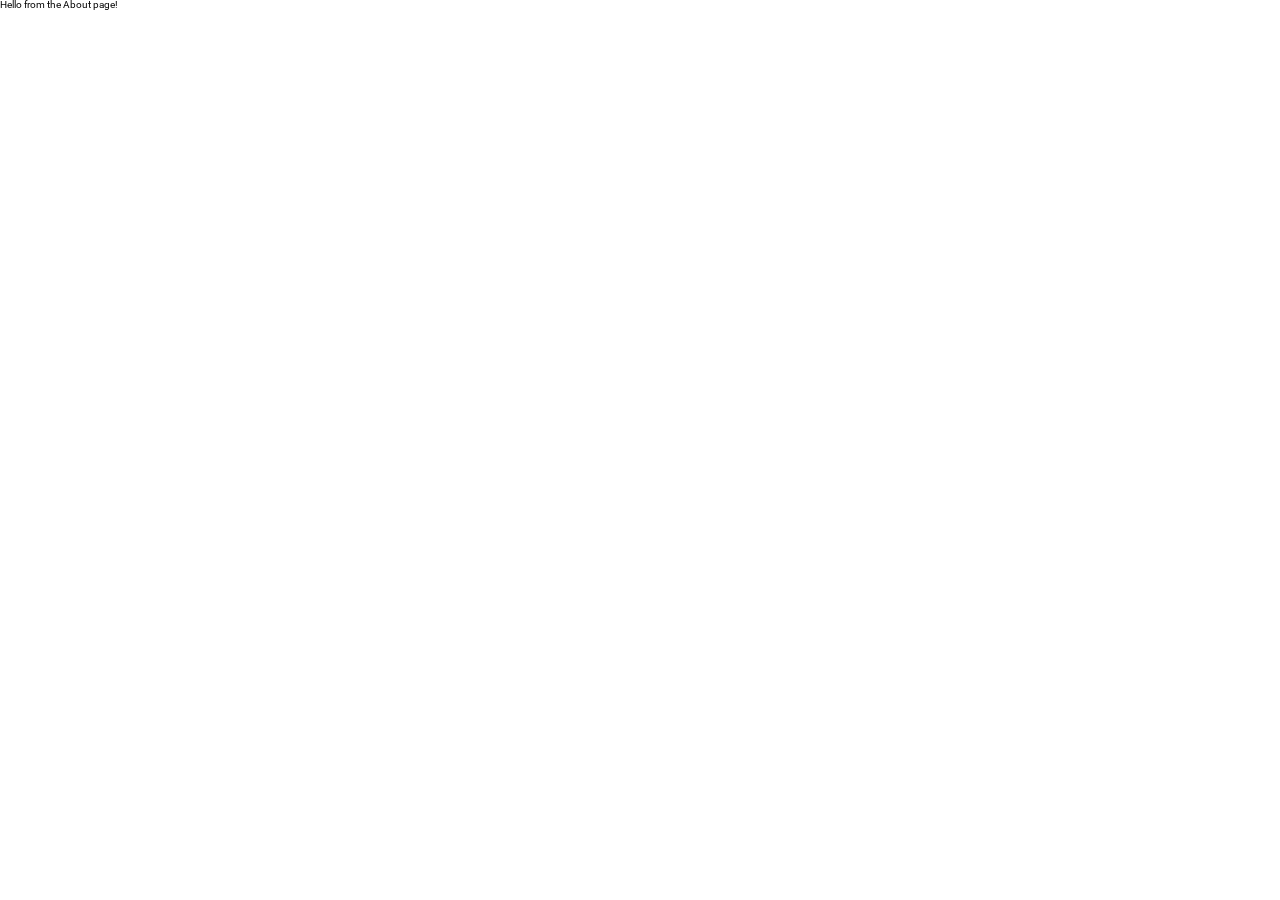
==== about.html @ 80f073b5 "Setup blank about.html" ====
<!DOCTYPE html>
<html lang="en">
  <head>
    <meta charset="UTF-8" />
    <meta name="viewport" content="width=device-width, initial-scale=1.0" />
    <meta http-equiv="X-UA-Compatible" content="ie=edge" />
    <link
      href="https://fonts.googleapis.com/css?family=Exo+2:400,500,700|Roboto:400,500,700&display=swap"
      rel="stylesheet"
    />
    <link href="css/index.css" rel="stylesheet" />
    <link rel="apple-touch-icon" sizes="180x180" href="/apple-touch-icon.png" />
    <link rel="icon" type="image/png" sizes="32x32" href="/favicon-32x32.png" />
    <link rel="icon" type="image/png" sizes="16x16" href="/favicon-16x16.png" />
    <link
      rel="stylesheet"
      href="https://use.fontawesome.com/releases/v5.8.2/css/all.css"
      integrity="sha384-oS3vJWv+0UjzBfQzYUhtDYW+Pj2yciDJxpsK1OYPAYjqT085Qq/1cq5FLXAZQ7Ay"
      crossorigin="anonymous"
    />
    <link rel="manifest" href="/site.webmanifest" />
    <script src="js/index.js" async></script>
    <title>Educell</title>
    <!--[if lt IE 9]>
      <script src="https://cdnjs.cloudflare.com/ajax/libs/html5shiv/3.7.3/html5shiv.js"></script>
    <![endif]-->
  </head>
  <body>
    <!-- start of container class -->
    <div class="container">
      <h1>Hello from the About page!</h1>
    </div>
    <!-- end of container class -->
  </body>
</html>
---- css/index.css ----
/* http://meyerweb.com/eric/tools/css/reset/ 
   v2.0 | 20110126
   License: none (public domain)
*/
html,
body,
div,
span,
applet,
object,
iframe,
h1,
h2,
h3,
h4,
h5,
h6,
p,
blockquote,
pre,
a,
abbr,
acronym,
address,
big,
cite,
code,
del,
dfn,
em,
img,
ins,
kbd,
q,
s,
samp,
small,
strike,
strong,
sub,
sup,
tt,
var,
b,
u,
i,
center,
dl,
dt,
dd,
ol,
ul,
li,
fieldset,
form,
label,
legend,
table,
caption,
tbody,
tfoot,
thead,
tr,
th,
td,
article,
aside,
canvas,
details,
embed,
figure,
figcaption,
footer,
header,
hgroup,
menu,
nav,
output,
ruby,
section,
summary,
time,
mark,
audio,
video {
  margin: 0;
  padding: 0;
  border: 0;
  font-size: 100%;
  font: inherit;
  vertical-align: baseline;
}
/* HTML5 display-role reset for older browsers */
article,
aside,
details,
figcaption,
figure,
footer,
header,
hgroup,
menu,
nav,
section {
  display: block;
}
body {
  line-height: 1;
}
ol,
ul {
  list-style: none;
}
blockquote,
q {
  quotes: none;
}
blockquote:before,
blockquote:after,
q:before,
q:after {
  content: '';
  content: none;
}
table {
  border-collapse: collapse;
  border-spacing: 0;
}
* {
  box-sizing: border-box;
}
html {
  font-size: 62.5%;
}
html,
body {
  font-family: 'Ubuntu', sans-serif;
}
h1,
h2,
h3,
h4,
h5 {
  font-family: 'Roboto', sans-serif;
}
h2 {
  font-size: 3.2rem;
}
h3 {
  font-size: 2.8rem;
}
p {
  font-size: 1.6rem;
  line-height: 1.4;
}
.container {
  margin: 0 auto;
  width: 100%;
}
.top-nav-wrapper {
  display: none;
  border: 1px solid #707070;
}
@media (max-width: 667px) {
  .top-nav-wrapper {
    display: flex;
    flex-direction: column;
    background-color: #31363e;
    align-items: center;
  }
  .top-nav-wrapper img {
    width: 50px;
    margin-top: 4%;
    margin-bottom: 4%;
  }
  .top-nav-wrapper #top-nav {
    display: flex;
    flex-direction: column;
    align-items: center;
  }
  .top-nav-wrapper #top-nav a {
    text-decoration: none;
    color: #8daf96;
    font-size: 3rem;
    border-bottom: 2px solid #707070;
    margin-bottom: 10%;
  }
}
#bottom-nav {
  display: flex;
  justify-content: center;
}
#bottom-nav a {
  text-align: center;
  width: 248px;
  font-size: 24px;
  font-weight: medium;
  color: #fff;
  background-color: #31363e;
  text-decoration: none;
  padding: 15px;
  margin: auto;
  border-radius: 30px 30px 0 0;
  position: fixed;
  bottom: -12px;
}
@media (max-width: 667px) {
  #bottom-nav a {
    display: none;
  }
}
.container {
  display: flex;
  position: fixed;
  width: 100%;
  height: 100%;
}
.container .cta {
  background: radial-gradient(#e7f0f4, #b9dae6);
  filter: drop-shadow(1px 2px 4px black);
  width: 100%;
}
.container .cta .sign-in-button {
  position: fixed;
  right: 3%;
  top: 50%;
  font-size: 24px;
  cursor: pointer;
}
.container .cta .sign-in-button .chev-color {
  color: #c57482;
}
.container .cta .text-holder {
  padding: 8% 20% 15% 10%;
}
.container .cta .text-holder img {
  margin-bottom: 40px;
}
.container .cta .text-holder h1 {
  font-size: 60px;
  font-weight: bold;
  background-color: #41464f;
  color: #fff;
  margin-bottom: 4px;
}
.container .cta .text-holder #line-1 {
  width: 100%;
}
.container .cta .text-holder #line-2 {
  width: 90%;
}
.container .cta .text-holder #line-3 {
  width: 65%;
}
@media (max-width: 667px) {
  .container .cta .text-holder {
    padding: 3%;
  }
  .container .cta .text-holder img {
    display: none;
  }
  .container .cta .text-holder h1 {
    font-size: 2.6rem;
  }
  .container .cta .text-holder #line-1,
  .container .cta .text-holder #line-2,
  .container .cta .text-holder #line-3 {
    width: 100%;
    padding: 10px;
  }
}
.container aside {
  width: 0%;
  display: flex;
  flex-direction: column;
  align-items: center;
  justify-content: space-around;
}
.container aside form {
  font-family: "Helvetica Neue", Helvetica, sans-serif;
}
.container aside form label {
  font-weight: bold;
}
.container aside form .username {
  margin-top: 10px;
}
.container aside form .password {
  margin-top: 20px;
}
.container aside form .submit input {
  margin-top: 10px;
  margin-left: 100px;
  background-color: #d67e8d;
  border: none;
  color: #fff;
  font-size: 19px;
  border-radius: 10px;
  padding: 20px, 0px;
  text-align: center;
  width: 100px;
  cursor: pointer;
}
.container aside h2 {
  color: #8daf96;
  font-size: 41px;
  font-family: "Roboto", sans-serif;
  font-weight: medium;
  white-space: nowrap;
}
.container aside .sign-in-form {
  width: 90%;
  margin: 0 auto;
}
@media (max-width: 667px) {
  .container {
    flex-direction: column;
    flex-wrap: wrap;
  }
  .container .cta {
    height: 100%;
    justify-content: center;
    padding: 0;
  }
  .container .sign-in-button {
    display: none;
  }
  .container aside {
    display: none;
  }
}
.hide {
  animation-name: slideInRight !important;
  animation-duration: 0.7s;
  width: 30% !important;
}
@keyframes slideInRight {
  0% {
    width: 0%;
  }
  100% {
    width: 30%;
  }
}
.mobile-content {
  display: none;
}
@media (max-width: 667px) {
  .mobile-content {
    display: flex;
    justify-content: center;
    margin: 5% 0%;
  }
  .mobile-content a {
    text-decoration: none;
    background-color: #8daf96;
    font-size: 2rem;
    color: #fff;
    padding: 10px 30px;
    font-family: Roboto, sans-serif;
    border-radius: 10px;
    filter: drop-shadow(1px 1px 4px black);
    letter-spacing: 1px;
    word-spacing: 2px;
  }
}
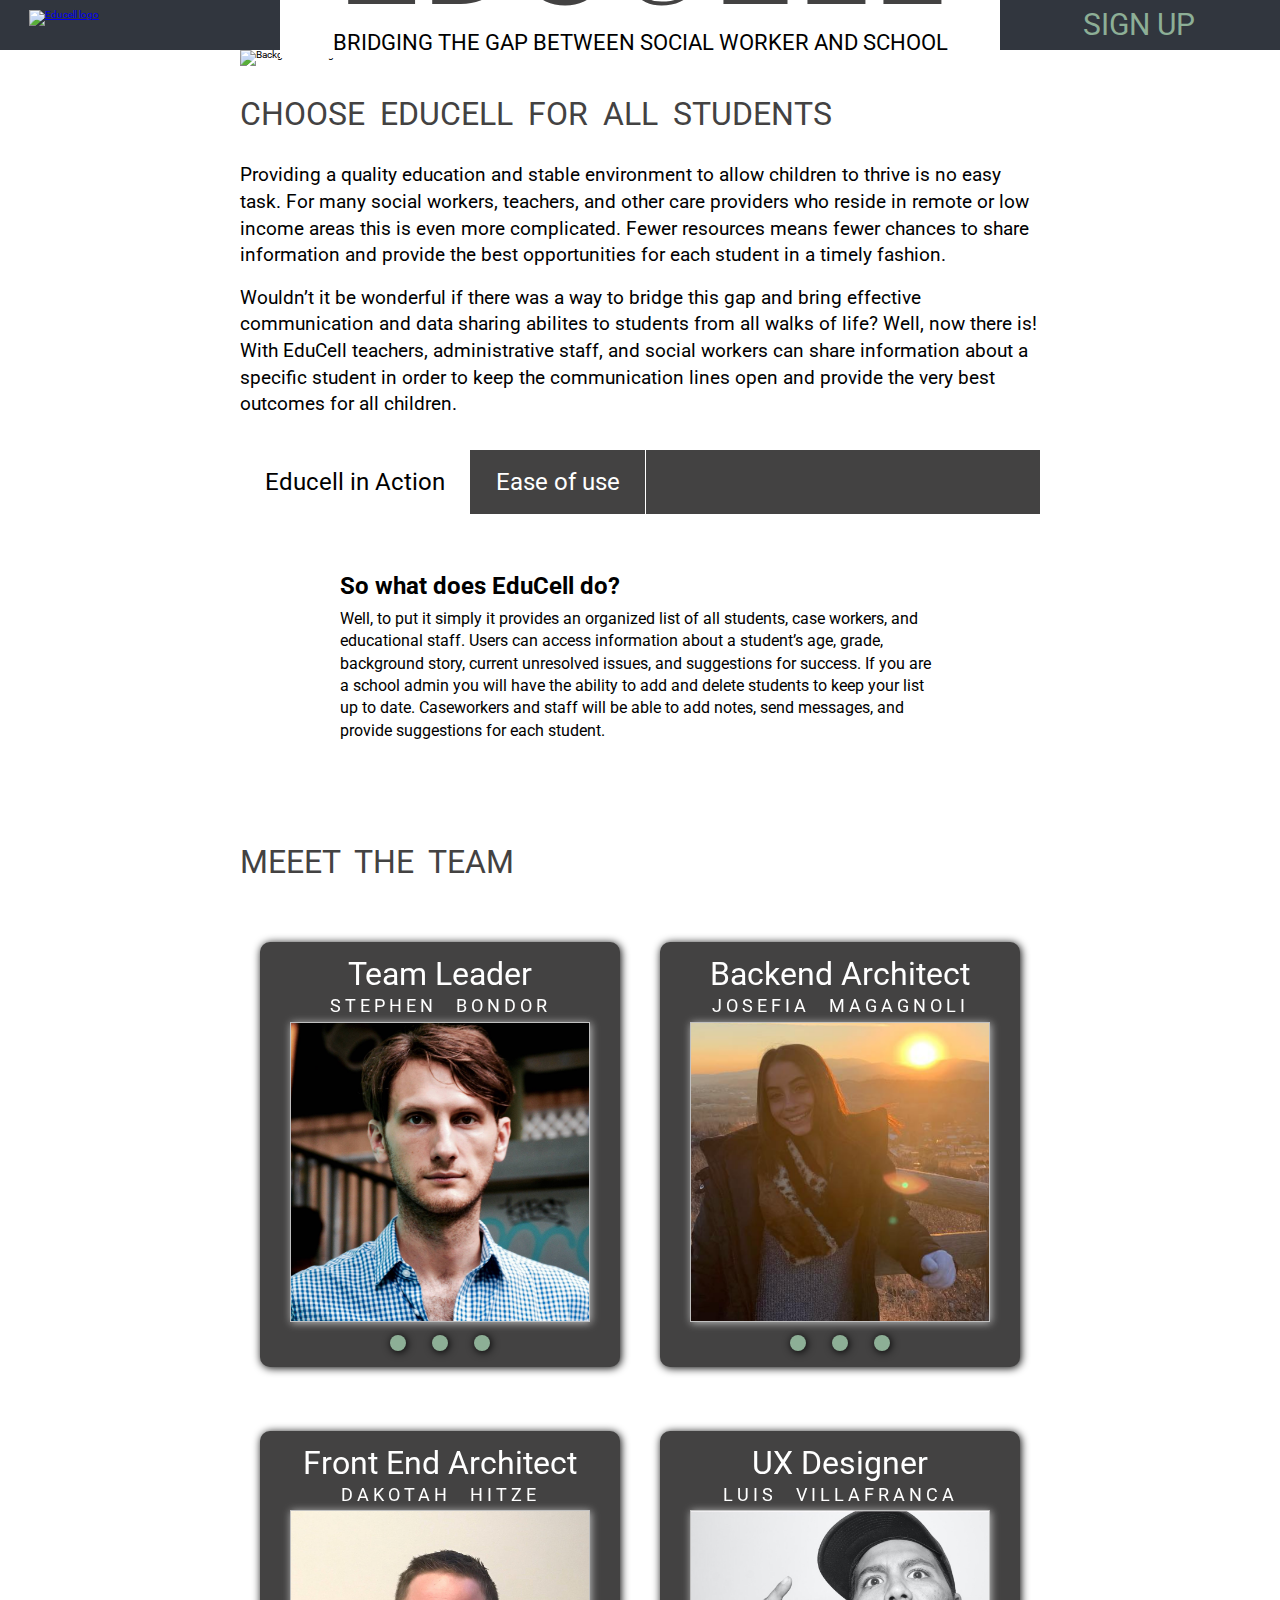
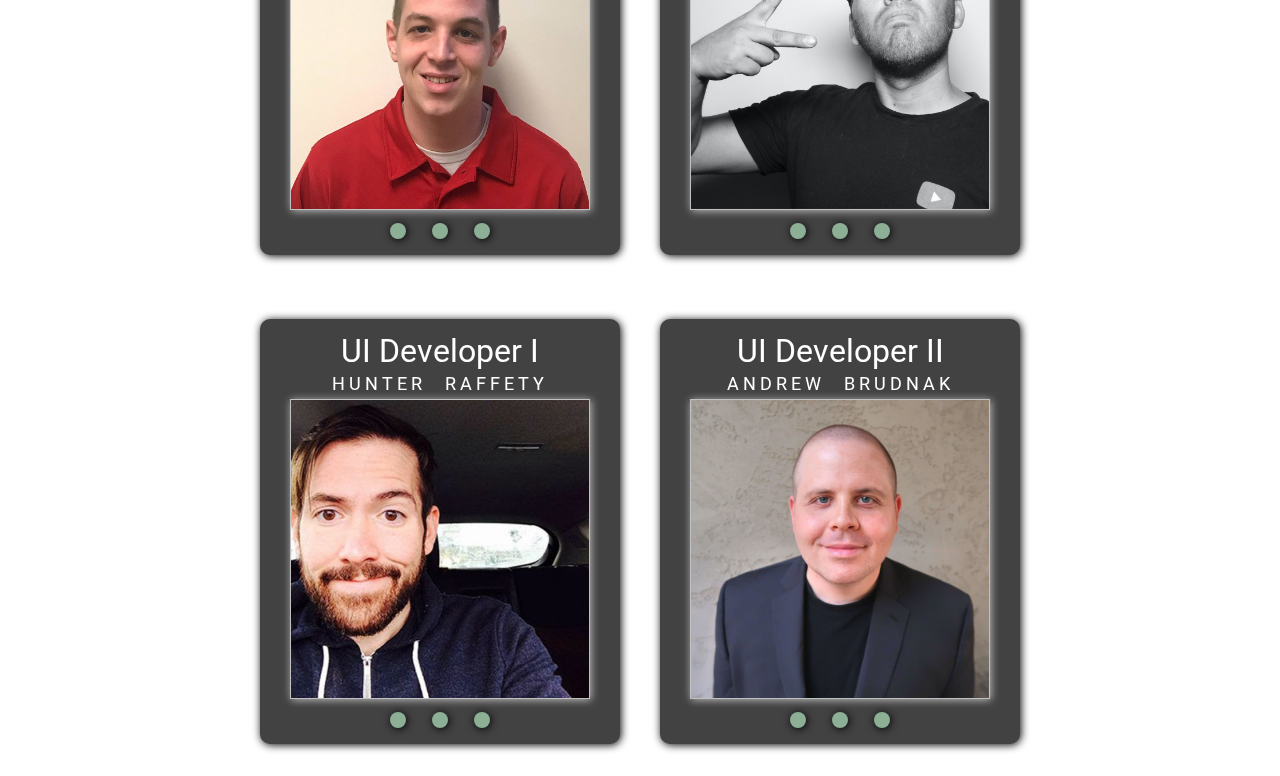
==== commit 566127a8: "About page mobile / desktop complete" ====
--- a/about.html
+++ b/about.html
@@ -5,7 +5,7 @@
     <meta name="viewport" content="width=device-width, initial-scale=1.0" />
     <meta http-equiv="X-UA-Compatible" content="ie=edge" />
     <link
-      href="https://fonts.googleapis.com/css?family=Exo+2:400,500,700|Roboto:400,500,700&display=swap"
+      href="https://fonts.googleapis.com/css?family=Exo+2:400,500,700|Roboto:100,400,500,700&display=swap"
       rel="stylesheet"
     />
     <link href="css/index.css" rel="stylesheet" />
@@ -19,17 +19,207 @@
       crossorigin="anonymous"
     />
     <link rel="manifest" href="/site.webmanifest" />
-    <script src="js/index.js" async></script>
     <title>Educell</title>
     <!--[if lt IE 9]>
       <script src="https://cdnjs.cloudflare.com/ajax/libs/html5shiv/3.7.3/html5shiv.js"></script>
     <![endif]-->
   </head>
   <body>
-    <!-- start of container class -->
-    <div class="container">
-      <h1>Hello from the About page!</h1>
+    <script defer="defer" src="./components/Tabs/Tabs.js"></script>
+    <!-- start of header -->
+    <header>
+      <div class="about-nav-wrapper">
+        <div class="logo-container">
+          <a href="index.html"
+            ><img src="img/nav-logo.png" alt="Educell logo"
+          /></a>
+        </div>
+
+        <div class="nav-container">
+          <nav class="about-nav">
+            <a href="#">CONTACT</a>
+            <a href="#">SIGN IN</a>
+            <a href="#">SIGN UP</a>
+          </nav>
+        </div>
+      </div>
+    </header>
+    <!-- end of header -->
+
+    <!-- start of container-about class -->
+    <div class="container-about">
+      <div class="hero-image">
+        <img src="img/hero.jpg" alt="Background image" />
+        <div class="text-block">
+          <h1>Edu<span class="cell-font">cell</span></h1>
+          <p>Bridging the gap between social worker and school</p>
+        </div>
+      </div>
+      <!-- end of hero-image -->
+      <section>
+        <h2 class="h2-header">
+          Choose <span class="educell-spacing">Educell</span> for all students
+        </h2>
+        <div class="shown-paras">
+          <p>
+            Providing a quality education and stable environment to allow
+            children to thrive is no easy task. For many social workers,
+            teachers, and other care providers who reside in remote or low
+            income areas this is even more complicated. Fewer resources means
+            fewer chances to share information and provide the best
+            opportunities for each student in a timely fashion.
+          </p>
+          <p>
+            Wouldn’t it be wonderful if there was a way to bridge this gap and
+            bring effective communication and data sharing abilites to students
+            from all walks of life? Well, now there is! With EduCell teachers,
+            administrative staff, and social workers can share information about
+            a specific student in order to keep the communication lines open and
+            provide the very best outcomes for all children.
+          </p>
+        </div>
+      </section>
+      <div class="section">
+        <div class="tabs">
+          <div class="tabs-links">
+            <div class="tabs-link tabs-link-selected" data-tab="1">
+              Educell in Action
+            </div>
+            <div class="tabs-link" data-tab="2">Ease of use</div>
+          </div>
+          <div class="tabs-items">
+            <div class="tabs-item tabs-item-selected" data-tab="1">
+              <div class="tabs-item-title">So what does EduCell do?</div>
+              <div class="tabs-item-description">
+                <p>
+                  Well, to put it simply it provides an organized list of all
+                  students, case workers, and educational staff. Users can
+                  access information about a student’s age, grade, background
+                  story, current unresolved issues, and suggestions for success.
+                  If you are a school admin you will have the ability to add and
+                  delete students to keep your list up to date. Caseworkers and
+                  staff will be able to add notes, send messages, and provide
+                  suggestions for each student.
+                </p>
+              </div>
+            </div>
+            <div class="tabs-item" data-tab="2">
+              <div class="tabs-item-title">EduCell is easy to use!</div>
+              <div class="tabs-item-description">
+                <p>
+                  After you log in using your personal credentials you will be
+                  able to view the list by age, grade, or individual students.
+                  Student pictures will help put a name to a face and ensure
+                  that notes are being added to the correct casefile.Using the
+                  very simple buttons you can easily add or delete your own
+                  notes as well as view the notes of others. When you have
+                  finished updating the case files simply use the log out button
+                  to ensure student confidentiality.
+                </p>
+              </div>
+            </div>
+          </div>
+        </div>
+      </div>
+      <h2 class="h2-header">Meeet The Team</h2>
+      <section class="team">
+        <!-- Start of card 1 -->
+        <div class="team__card">
+          <h2>Team Leader</h2>
+          <p>Stephen Bondor</p>
+          <img
+            src="/img/team/bondor.png"
+            alt="Profile picture of Stephen Bondor - Team Lead"
+          />
+          <div class="card__icons">
+            <a href=""><i class="fab fa-github"></i></a>
+            <a href=""><i class="fab fa-gitlab"></i></a>
+            <a href=""><i class="fab fa-bitbucket"></i></a>
+          </div>
+        </div>
+        <!-- End of card 1 -->
+
+        <!-- Start of card 2 -->
+        <div class="team__card">
+          <h2>Backend Architect</h2>
+          <p>Josefia Magagnoli</p>
+          <img
+            src="/img/team/josefia.png"
+            alt="Profile picture of Stephen Bondor - Team Lead"
+          />
+          <div class="card__icons">
+            <a href=""><i class="fab fa-github"></i></a>
+            <a href=""><i class="fab fa-gitlab"></i></a>
+            <a href=""><i class="fab fa-bitbucket"></i></a>
+          </div>
+        </div>
+        <!-- End of card 2 -->
+
+        <!-- Start of card 3 -->
+        <div class="team__card">
+          <h2>Front End Architect</h2>
+          <p>Dakotah Hitze</p>
+          <img
+            src="/img/team/dakotah.png"
+            alt="Profile picture of Stephen Bondor - Team Lead"
+          />
+          <div class="card__icons">
+            <a href=""><i class="fab fa-github"></i></a>
+            <a href=""><i class="fab fa-gitlab"></i></a>
+            <a href=""><i class="fab fa-bitbucket"></i></a>
+          </div>
+        </div>
+        <!-- End of card 3 -->
+
+        <!-- Start of card 4 -->
+        <div class="team__card">
+          <h2>UX Designer</h2>
+          <p>Luis Villafranca</p>
+          <img
+            src="/img/team/luis.png"
+            alt="Profile picture of Stephen Bondor - Team Lead"
+          />
+          <div class="card__icons">
+            <a href=""><i class="fab fa-github"></i></a>
+            <a href=""><i class="fab fa-gitlab"></i></a>
+            <a href=""><i class="fab fa-bitbucket"></i></a>
+          </div>
+        </div>
+        <!-- End of card 4 -->
+
+        <!-- Start of card 5 -->
+        <div class="team__card">
+          <h2>UI Developer I</h2>
+          <p>Hunter Raffety</p>
+          <img
+            src="/img/team/hunter.png"
+            alt="Profile picture of Stephen Bondor - Team Lead"
+          />
+          <div class="card__icons">
+            <a href=""><i class="fab fa-github"></i></a>
+            <a href=""><i class="fab fa-gitlab"></i></a>
+            <a href=""><i class="fab fa-bitbucket"></i></a>
+          </div>
+        </div>
+        <!-- End of card 5 -->
+
+        <!-- Start of card 6 -->
+        <div class="team__card">
+          <h2>UI Developer II</h2>
+          <p>Andrew Brudnak</p>
+          <img
+            src="/img/team/andrew.png"
+            alt="Profile picture of Stephen Bondor - Team Lead"
+          />
+          <div class="card__icons">
+            <a href=""><i class="fab fa-github"></i></a>
+            <a href=""><i class="fab fa-gitlab"></i></a>
+            <a href=""><i class="fab fa-bitbucket"></i></a>
+          </div>
+        </div>
+        <!-- End of card 6 -->
+      </section>
     </div>
-    <!-- end of container class -->
+    <!-- end of container-about class -->
   </body>
 </html>
--- a/css/index.css
+++ b/css/index.css
@@ -1,3 +1,60 @@
+.tabs {
+  width: 100%;
+}
+.tabs .tabs-items {
+  width: 100%;
+  height: 300px;
+  display: flex;
+  justify-content: center;
+  padding-top: 60px;
+}
+@media (max-width: 667px) {
+  .tabs .tabs-items {
+    height: 380px;
+  }
+}
+.tabs .tabs-item {
+  display: none;
+  width: 75%;
+}
+.tabs .tabs-item .tabs-item-title {
+  font-size: 24px;
+  font-weight: bold;
+  padding-bottom: 10px;
+}
+.tabs .tabs-item-selected {
+  display: block;
+}
+.tabs .tabs-links {
+  display: flex;
+  background-color: #434242;
+  width: 100%;
+}
+.tabs .tabs-link {
+  padding: 20px 25px;
+  font-size: 24px;
+  background-color: #434242;
+  border-right: 1px solid white;
+  color: #fff;
+  cursor: pointer;
+}
+.tabs .tabs-link:hover {
+  background-color: hsl(0, 0.7518797%, 46.07843137%);
+}
+@media (max-width: 667px) {
+  .tabs .tabs-link {
+    width: 170px;
+  }
+}
+.tabs .tabs-link-selected {
+  z-index: 2;
+  border-right: 1px solid #434242;
+  background-color: #fff;
+  color: black;
+}
+.tabs .tabs-link-selected:hover {
+  background-color: #fff;
+}
 /* http://meyerweb.com/eric/tools/css/reset/ 
    v2.0 | 20110126
    License: none (public domain)
@@ -134,14 +191,14 @@
 }
 html,
 body {
-  font-family: 'Ubuntu', sans-serif;
+  font-family: "Roboto", sans-serif;
 }
 h1,
 h2,
 h3,
 h4,
 h5 {
-  font-family: 'Roboto', sans-serif;
+  font-family: "Roboto", sans-serif;
 }
 h2 {
   font-size: 3.2rem;
@@ -156,6 +213,10 @@
 .container {
   margin: 0 auto;
   width: 100%;
+}
+.container-about {
+  margin: 0 auto;
+  width: 800px;
 }
 .top-nav-wrapper {
   display: none;
@@ -209,6 +270,61 @@
     display: none;
   }
 }
+.about-nav-wrapper {
+  display: flex;
+  background-color: #31363e;
+  padding: 0.8% 0%;
+}
+.about-nav-wrapper nav {
+  width: 60%;
+}
+@media (max-width: 667px) {
+  .about-nav-wrapper {
+    flex-direction: column;
+  }
+  .about-nav-wrapper .logo-container {
+    width: 100%;
+  }
+  .about-nav-wrapper .nav-container {
+    width: 100%;
+  }
+}
+.about-nav {
+  width: 80%;
+  display: flex;
+  justify-content: space-evenly;
+  align-items: center;
+}
+.about-nav a {
+  text-decoration: none;
+  font-size: 3rem;
+  color: #8daf96;
+}
+@media (max-width: 667px) {
+  .about-nav {
+    flex-direction: column;
+    justify-content: center;
+    width: 100%;
+    margin: auto;
+  }
+  .about-nav a {
+    margin-bottom: 4%;
+  }
+  .about-nav a:nth-of-type(1) {
+    margin-top: 4%;
+  }
+}
+.nav-container {
+  width: 90%;
+  display: flex;
+  align-items: center;
+  justify-content: flex-end;
+}
+.logo-container {
+  width: 10%;
+  display: flex;
+  justify-content: center;
+}
 .container {
   display: flex;
   position: fixed;
@@ -364,3 +480,120 @@
     word-spacing: 2px;
   }
 }
+.container-about .hero-image {
+  position: relative;
+}
+.container-about .hero-image h1 {
+  font-size: 148px;
+  text-transform: uppercase;
+  text-align: center;
+  color: #434242;
+}
+.container-about .hero-image .cell-font {
+  font-weight: 100;
+  font-family: Roboto, sans-serif;
+}
+@media (max-width: 667px) {
+  .container-about .hero-image img {
+    display: none;
+  }
+  .container-about .hero-image h1 {
+    font-size: 60px;
+  }
+}
+.container-about .text-block {
+  background: #fff;
+  position: absolute;
+  width: 90%;
+  bottom: 50%;
+  right: 5%;
+}
+.container-about .text-block p {
+  text-transform: uppercase;
+  text-align: center;
+  font-size: 2.2rem;
+}
+@media (max-width: 667px) {
+  .container-about .text-block {
+    display: none;
+  }
+}
+.container-about .h2-header {
+  text-transform: uppercase;
+  color: #434242;
+  word-spacing: 7px;
+  margin: 4% 0%;
+}
+.container-about .educell-spacing {
+  word-spacing: 4px;
+}
+.container-about .shown-paras {
+  margin: 4% 0%;
+}
+.container-about .shown-paras p {
+  font-size: 1.9rem;
+}
+.container-about .shown-paras p:nth-of-type(1) {
+  margin-bottom: 2%;
+}
+.container-about .team {
+  display: flex;
+  flex-wrap: wrap;
+  justify-content: space-around;
+}
+.container-about .team__card {
+  display: flex;
+  flex-direction: column;
+  align-items: center;
+  padding: 2%;
+  color: #fff;
+  background-color: #434242;
+  width: 45%;
+  border-radius: 10px;
+  margin: 4% 0%;
+  filter: drop-shadow(1px 1px 4px black);
+}
+.container-about .team__card img {
+  width: 300px;
+  filter: drop-shadow(1px 1px 4px silver);
+  border: 0.5px solid silver;
+}
+.container-about .team__card a {
+  text-decoration: none;
+  color: #000;
+  margin: 0% 4%;
+  padding: 8px;
+  background-color: #8daf96;
+  filter: drop-shadow(1px 1px 4px black);
+  border-radius: 50%;
+}
+.container-about .team__card a i {
+  font-size: 2.9rem;
+}
+.container-about .team__card a:hover {
+  background-color: hsl(135.88235294, 17.5257732%, 81.96078431%);
+}
+.container-about .team__card p {
+  text-transform: uppercase;
+  font-size: 1.8rem;
+  margin: 1% 0%;
+  word-spacing: 11px;
+  letter-spacing: 4px;
+}
+@media (max-width: 667px) {
+  .container-about .team__card {
+    width: 100%;
+  }
+}
+.container-about .card__icons {
+  width: 100%;
+  margin-top: 4%;
+  display: flex;
+  justify-content: center;
+}
+@media (max-width: 667px) {
+  .container-about {
+    width: 100%;
+    padding: 0% 5%;
+  }
+}
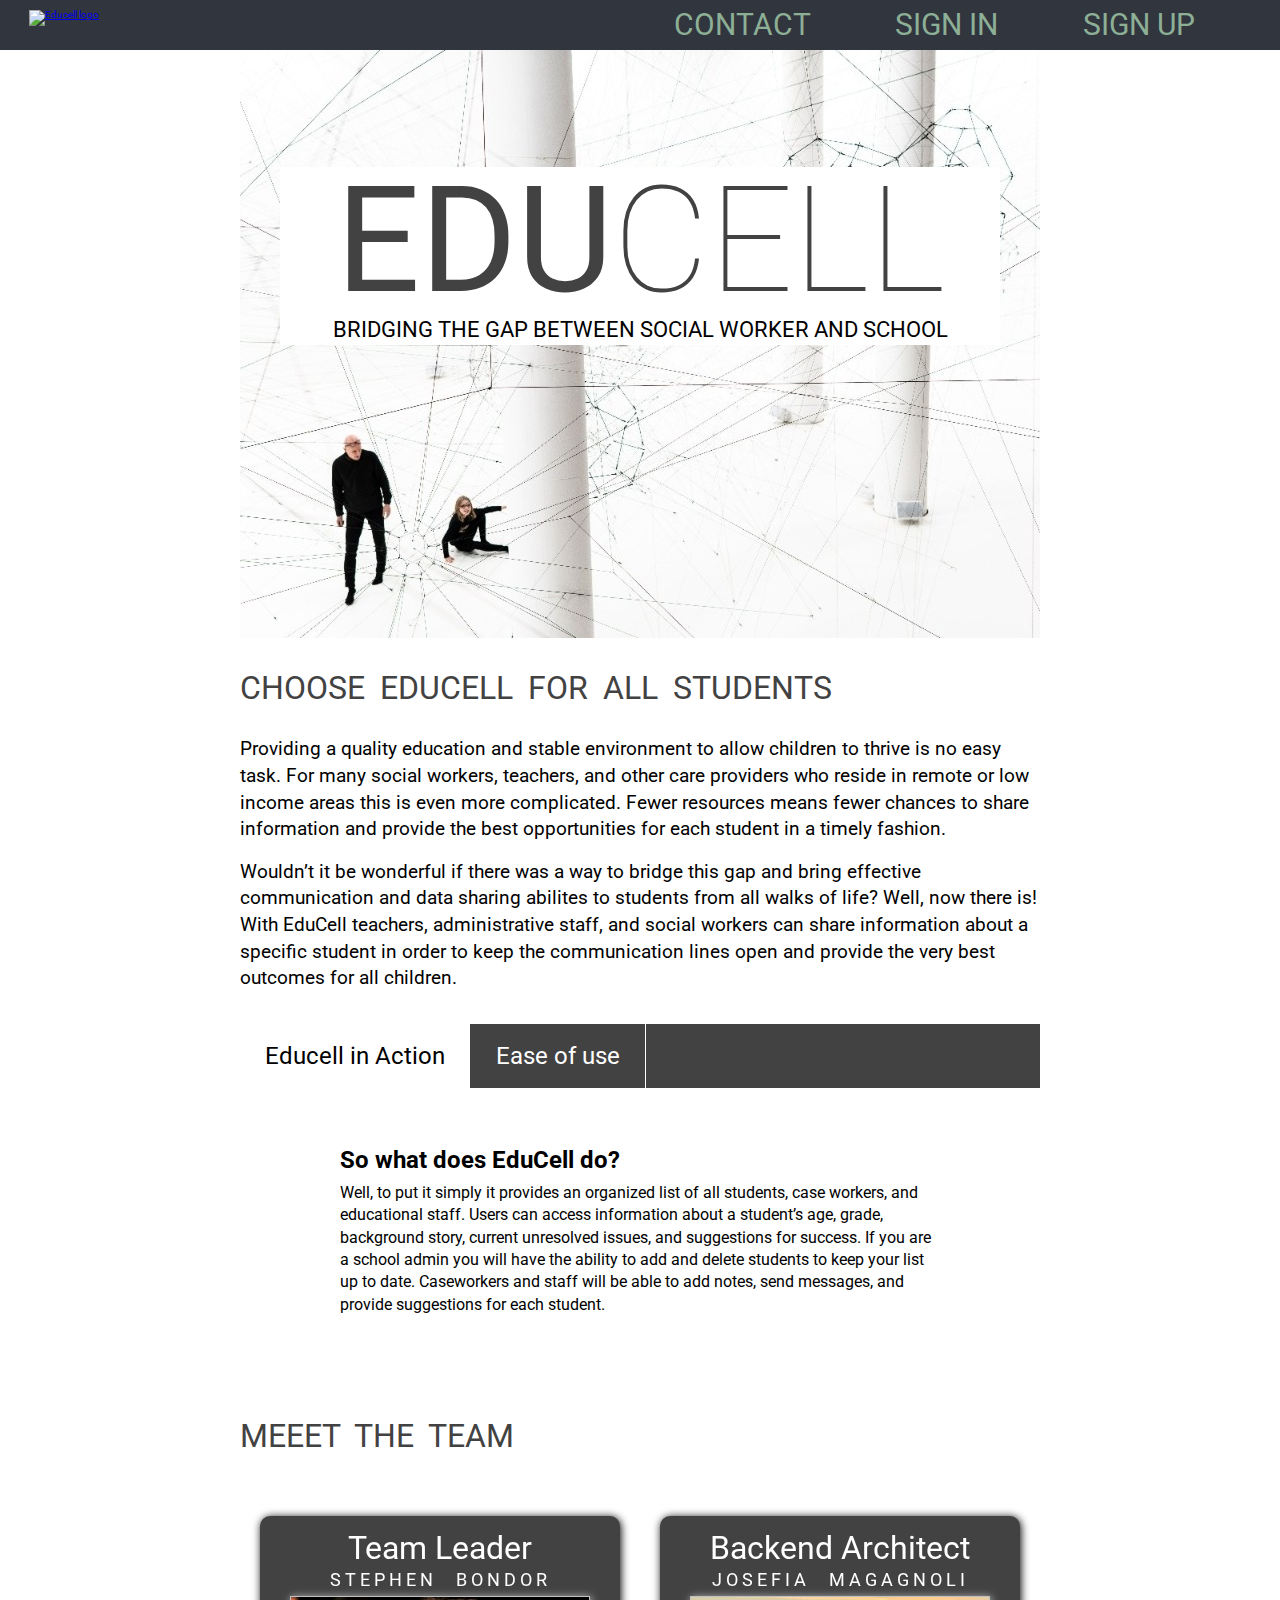
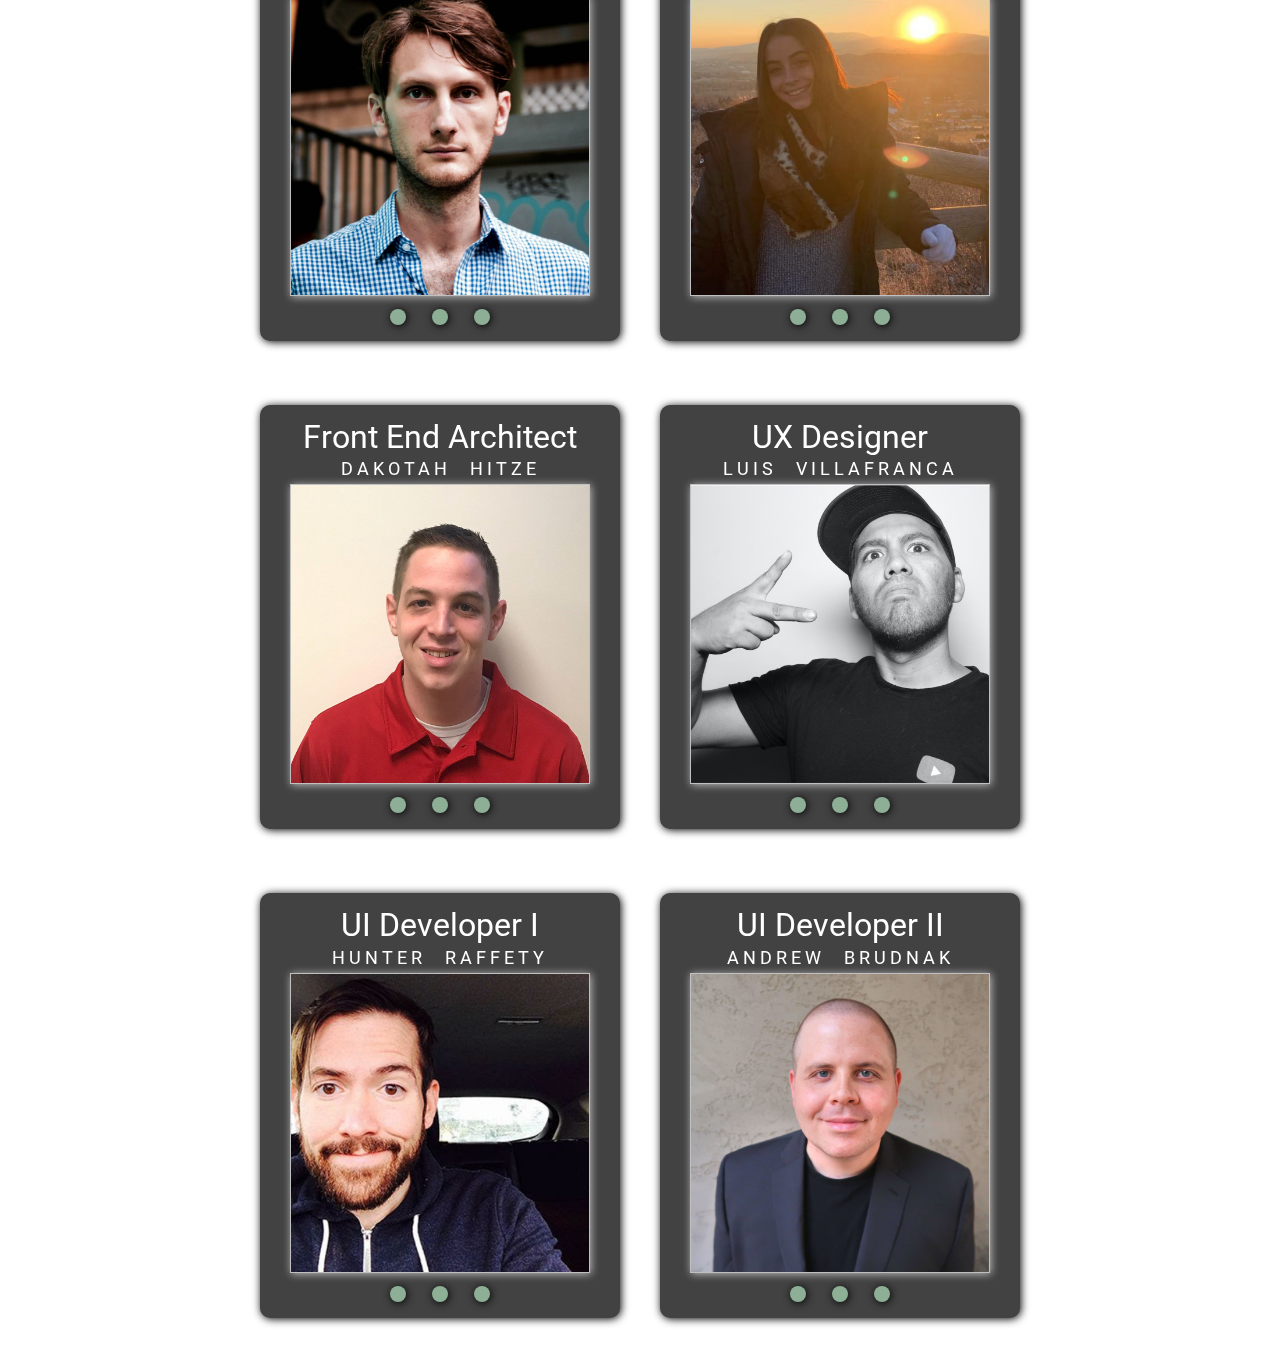
==== commit 2babddf6: "React App linked now" ====
--- a/about.html
+++ b/about.html
@@ -38,8 +38,8 @@
         <div class="nav-container">
           <nav class="about-nav">
             <a href="#">CONTACT</a>
-            <a href="#">SIGN IN</a>
-            <a href="#">SIGN UP</a>
+            <a href="https://flamboyant-meitner-c5833d.netlify.com/">SIGN IN</a>
+            <a href="https://flamboyant-meitner-c5833d.netlify.com/">SIGN UP</a>
           </nav>
         </div>
       </div>
--- a/css/index.css
+++ b/css/index.css
@@ -428,6 +428,16 @@
   width: 90%;
   margin: 0 auto;
 }
+.container aside .sign-up {
+  display: flex;
+  justify-content: center;
+}
+.container aside .sign-up a {
+  margin-top: 40%;
+  font-size: 3rem;
+  text-decoration: none;
+  color: #707070;
+}
 @media (max-width: 667px) {
   .container {
     flex-direction: column;
